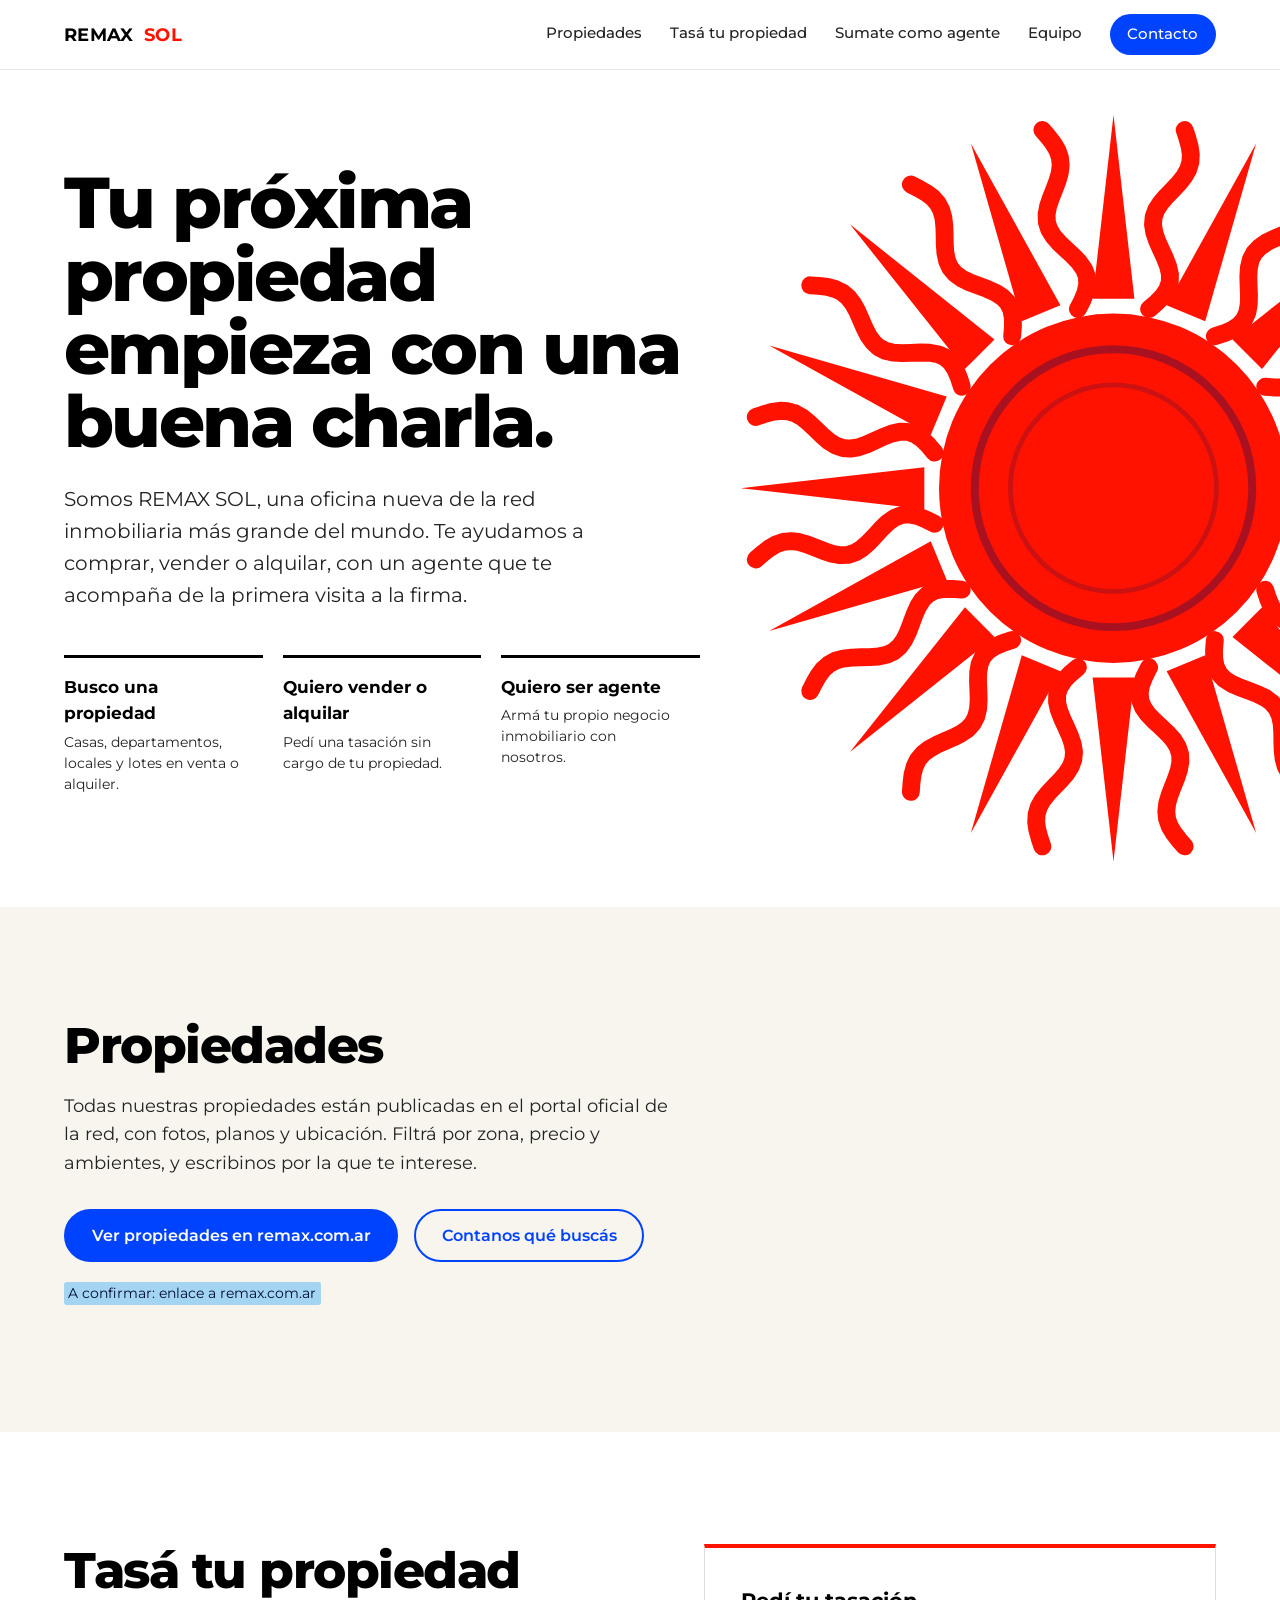
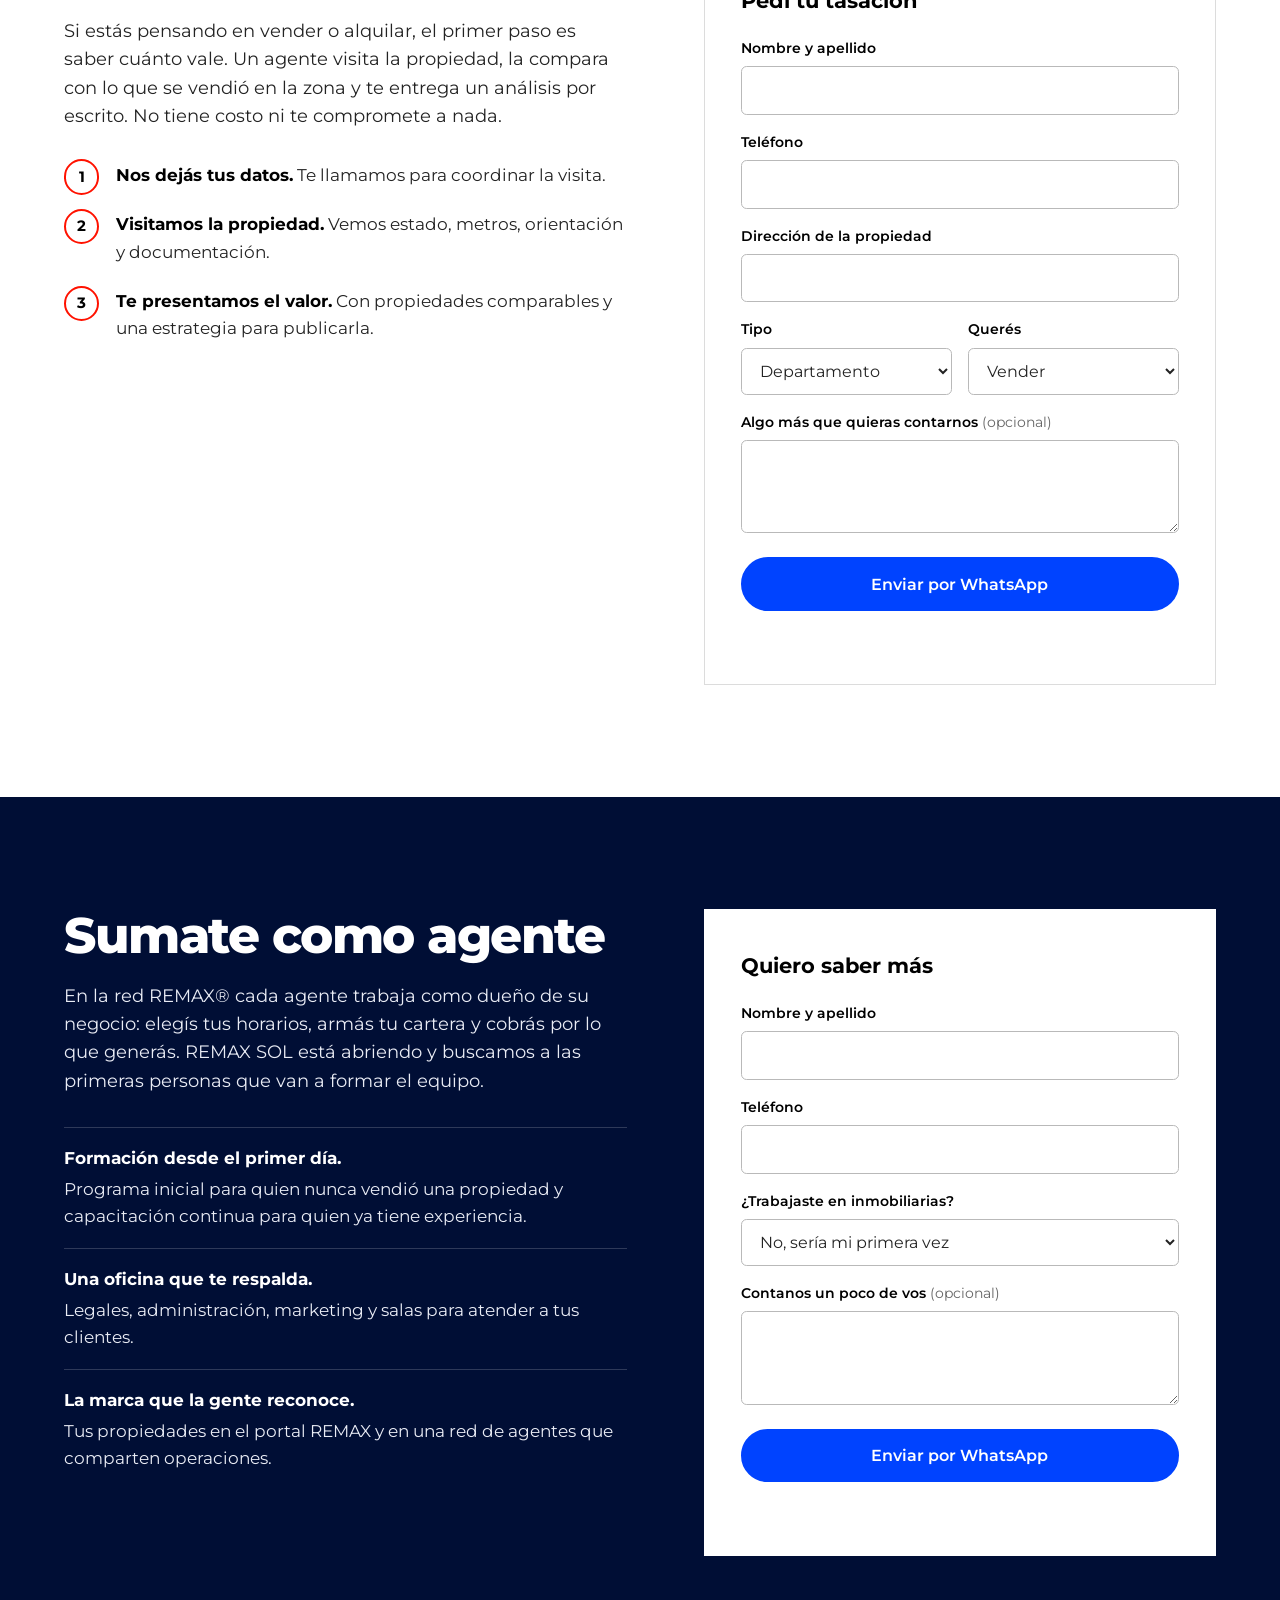
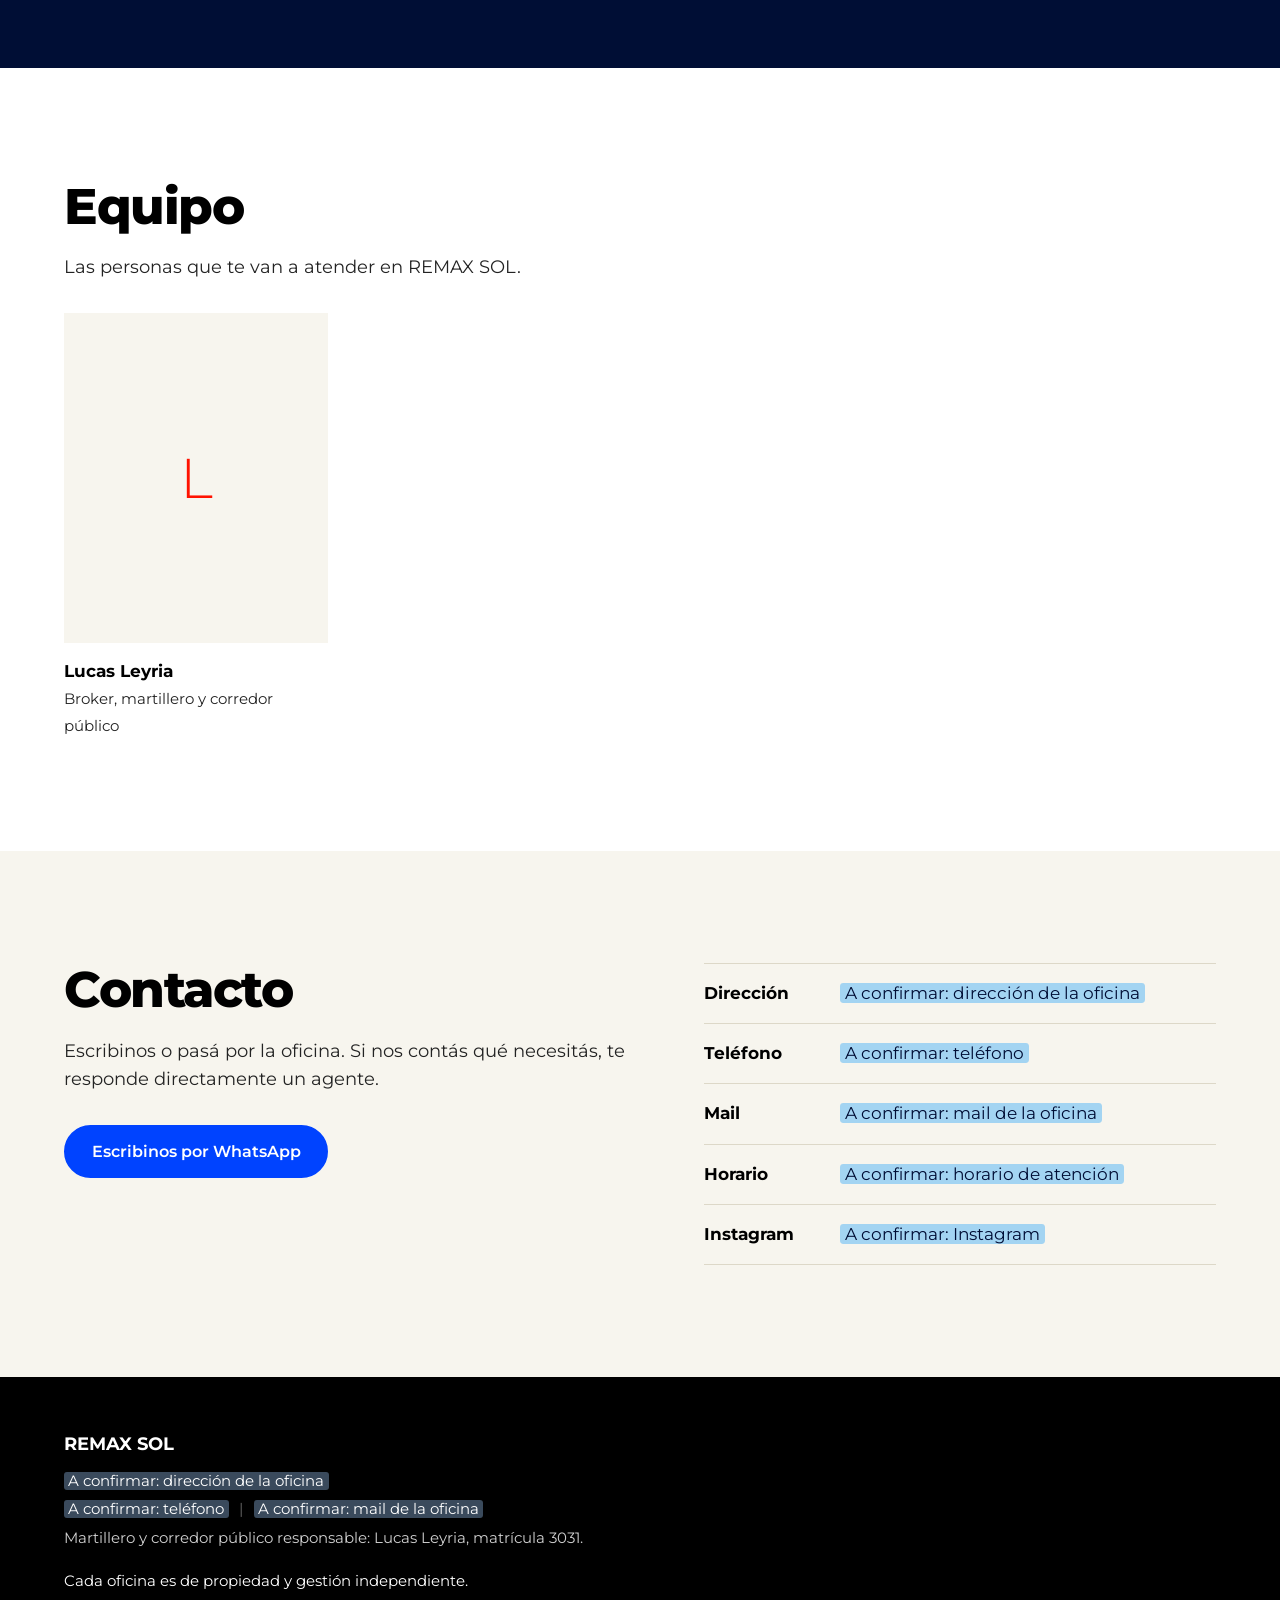
==== index.html @ 313162c6 "Primera versión de la web pública de REMAX SOL Portada, propiedades (enlace al portal REMAX), tasaci" ====
<!doctype html>
<html lang="es-AR">
<head>
<meta charset="utf-8">
<meta name="viewport" content="width=device-width, initial-scale=1">
<title>REMAX SOL · Comprá, vendé o alquilá tu propiedad</title>
<meta name="description" content="REMAX SOL, oficina inmobiliaria de la red REMAX. Te ayudamos a comprar, vender o alquilar, tasamos tu propiedad y te acompañamos hasta la firma.">
<link rel="icon" href="img/sol-icono.svg" type="image/svg+xml">
<link rel="preconnect" href="https://fonts.googleapis.com">
<link rel="preconnect" href="https://fonts.gstatic.com" crossorigin>
<link href="https://fonts.googleapis.com/css2?family=Montserrat:wght@300;400;500;600;700;800&display=swap" rel="stylesheet">
<link rel="stylesheet" href="estilos.css">
<script src="datos.js" defer></script>
<script src="app.js" defer></script>
</head>
<body>
<a class="saltar" href="#contenido">Ir al contenido</a>

<header class="barra">
  <a class="marca" href="#inicio" aria-label="REMAX SOL, inicio">REMAX <span>SOL</span></a>
  <button class="menu-boton" aria-expanded="false" aria-controls="menu">Menú</button>
  <nav id="menu" class="menu" aria-label="Principal">
    <a href="#propiedades">Propiedades</a>
    <a href="#tasacion">Tasá tu propiedad</a>
    <a href="#sumate">Sumate como agente</a>
    <a href="#equipo">Equipo</a>
    <a href="#contacto" class="menu-contacto">Contacto</a>
  </nav>
</header>

<main id="contenido">

  <section id="inicio" class="portada">
    <div class="portada-texto">
      <h1>Tu próxima propiedad empieza con una buena charla.</h1>
      <p class="bajada">Somos REMAX SOL, una oficina nueva de la red inmobiliaria más grande del mundo. Te ayudamos a comprar, vender o alquilar, con un agente que te acompaña de la primera visita a la firma.</p>
      <div class="puertas">
        <a class="puerta" href="#propiedades">
          <strong>Busco una propiedad</strong>
          <span>Casas, departamentos, locales y lotes en venta o alquiler.</span>
        </a>
        <a class="puerta" href="#tasacion">
          <strong>Quiero vender o alquilar</strong>
          <span>Pedí una tasación sin cargo de tu propiedad.</span>
        </a>
        <a class="puerta" href="#sumate">
          <strong>Quiero ser agente</strong>
          <span>Armá tu propio negocio inmobiliario con nosotros.</span>
        </a>
      </div>
    </div>
    <img class="sol" src="img/sol.svg" alt="" width="200" height="200">
  </section>

  <section id="propiedades" class="bloque propiedades">
    <div class="ancho">
      <h2>Propiedades</h2>
      <p class="intro">Todas nuestras propiedades están publicadas en el portal oficial de la red, con fotos, planos y ubicación. Filtrá por zona, precio y ambientes, y escribinos por la que te interese.</p>
      <div class="propiedades-acciones">
        <a class="boton" data-enlace="portalRemax" href="#" target="_blank" rel="noopener">Ver propiedades en remax.com.ar</a>
        <a class="boton boton-sec" data-whatsapp="Hola, estoy buscando una propiedad y quería hacer una consulta." href="#contacto">Contanos qué buscás</a>
      </div>
      <p class="nota" data-falta="portalRemax">Falta el enlace a la página de la oficina en remax.com.ar.</p>
    </div>
  </section>

  <section id="tasacion" class="bloque tasacion">
    <div class="ancho dos-columnas">
      <div>
        <h2>Tasá tu propiedad</h2>
        <p class="intro">Si estás pensando en vender o alquilar, el primer paso es saber cuánto vale. Un agente visita la propiedad, la compara con lo que se vendió en la zona y te entrega un análisis por escrito. No tiene costo ni te compromete a nada.</p>
        <ol class="pasos">
          <li><strong>Nos dejás tus datos.</strong> Te llamamos para coordinar la visita.</li>
          <li><strong>Visitamos la propiedad.</strong> Vemos estado, metros, orientación y documentación.</li>
          <li><strong>Te presentamos el valor.</strong> Con propiedades comparables y una estrategia para publicarla.</li>
        </ol>
      </div>
      <form class="formulario" data-formulario="tasacion" novalidate>
        <h3>Pedí tu tasación</h3>
        <label>Nombre y apellido<input name="nombre" autocomplete="name" required></label>
        <label>Teléfono<input name="telefono" type="tel" autocomplete="tel" required></label>
        <label>Dirección de la propiedad<input name="direccion" autocomplete="street-address" required></label>
        <div class="fila">
          <label>Tipo
            <select name="tipo">
              <option>Departamento</option><option>Casa</option><option>PH</option>
              <option>Local</option><option>Oficina</option><option>Lote</option><option>Otro</option>
            </select>
          </label>
          <label>Querés
            <select name="operacion"><option>Vender</option><option>Alquilar</option><option>Todavía no sé</option></select>
          </label>
        </div>
        <label>Algo más que quieras contarnos <span class="opcional">(opcional)</span><textarea name="comentario" rows="3"></textarea></label>
        <button class="boton" type="submit">Enviar por WhatsApp</button>
        <p class="aviso" role="status"></p>
      </form>
    </div>
  </section>

  <section id="sumate" class="bloque sumate">
    <div class="ancho dos-columnas">
      <div>
        <h2>Sumate como agente</h2>
        <p class="intro">En la red REMAX® cada agente trabaja como dueño de su negocio: elegís tus horarios, armás tu cartera y cobrás por lo que generás. REMAX SOL está abriendo y buscamos a las primeras personas que van a formar el equipo.</p>
        <ul class="beneficios">
          <li><strong>Formación desde el primer día.</strong> Programa inicial para quien nunca vendió una propiedad y capacitación continua para quien ya tiene experiencia.</li>
          <li><strong>Una oficina que te respalda.</strong> Legales, administración, marketing y salas para atender a tus clientes.</li>
          <li><strong>La marca que la gente reconoce.</strong> Tus propiedades en el portal REMAX y en una red de agentes que comparten operaciones.</li>
        </ul>
      </div>
      <form class="formulario" data-formulario="agente" novalidate>
        <h3>Quiero saber más</h3>
        <label>Nombre y apellido<input name="nombre" autocomplete="name" required></label>
        <label>Teléfono<input name="telefono" type="tel" autocomplete="tel" required></label>
        <label>¿Trabajaste en inmobiliarias?
          <select name="experiencia"><option>No, sería mi primera vez</option><option>Sí, menos de 2 años</option><option>Sí, más de 2 años</option></select>
        </label>
        <label>Contanos un poco de vos <span class="opcional">(opcional)</span><textarea name="comentario" rows="3"></textarea></label>
        <button class="boton" type="submit">Enviar por WhatsApp</button>
        <p class="aviso" role="status"></p>
      </form>
    </div>
  </section>

  <section id="equipo" class="bloque equipo">
    <div class="ancho">
      <h2>Equipo</h2>
      <p class="intro">Las personas que te van a atender en REMAX SOL.</p>
      <ul class="personas" data-equipo></ul>
    </div>
  </section>

  <section id="contacto" class="bloque contacto">
    <div class="ancho dos-columnas">
      <div>
        <h2>Contacto</h2>
        <p class="intro">Escribinos o pasá por la oficina. Si nos contás qué necesitás, te responde directamente un agente.</p>
        <a class="boton boton-claro" data-whatsapp="Hola, quería hacer una consulta." href="#">Escribinos por WhatsApp</a>
      </div>
      <dl class="datos">
        <div><dt>Dirección</dt><dd data-dato="direccion" data-enlace-dato="mapa"></dd></div>
        <div><dt>Teléfono</dt><dd data-dato="telefono"></dd></div>
        <div><dt>Mail</dt><dd data-dato="mail"></dd></div>
        <div><dt>Horario</dt><dd data-dato="horario"></dd></div>
        <div><dt>Instagram</dt><dd data-dato="instagram"></dd></div>
      </dl>
    </div>
  </section>

</main>

<footer class="pie">
  <div class="ancho">
    <p class="pie-marca">REMAX SOL</p>
    <p><span data-dato="direccion"></span></p>
    <p><span data-dato="telefono"></span> <span class="sep" aria-hidden="true">|</span> <span data-dato="mail"></span></p>
    <p>Martillero y corredor público responsable: <span data-dato="martillero"></span>, matrícula <span data-dato="matricula"></span>.</p>
    <p class="leyenda">Cada oficina es de propiedad y gestión independiente.</p>
  </div>
</footer>
</body>
</html>
---- estilos.css ----
/* REMAX SOL, web pública.
   Paleta y tipografía del manual de marca REMAX (ver MARCA.md en intranet-sol). */
:root {
  --rojo: #ff1200;
  --azul: #0043ff;
  --crema: #f7f5ee;
  --negro: #000;
  --carbon: #232323;
  --blanco: #fff;
  --rojo-puente: #aa1120;
  --azul-puente: #0c2749;
  --azul-oscuro: #000e35;
  --celeste: #a3d4f2;

  --letra: "Montserrat", Arial, sans-serif;
  --ancho: 72rem;
  --margen: clamp(1.25rem, 5vw, 3rem);
}

*, *::before, *::after { box-sizing: border-box; }
html { scroll-behavior: smooth; scroll-padding-top: 4.5rem; }
body {
  margin: 0;
  font-family: var(--letra);
  font-size: 1.0625rem;
  line-height: 1.6;
  color: var(--carbon);
  background: var(--blanco);
  -webkit-font-smoothing: antialiased;
}
img { max-width: 100%; display: block; }
a { color: var(--azul); }
:focus-visible { outline: 3px solid var(--azul); outline-offset: 3px; }

.saltar {
  position: absolute; left: 1rem; top: -3rem; z-index: 20;
  background: var(--azul); color: var(--blanco); padding: .5rem 1rem; font-weight: 600;
}
.saltar:focus { top: 1rem; }

/* ---------- barra ---------- */
.barra {
  position: sticky; top: 0; z-index: 10;
  display: flex; align-items: center; justify-content: space-between; gap: 1rem;
  padding: .9rem var(--margen);
  padding-inline: max(var(--margen), calc((100% - var(--ancho)) / 2));
  background: rgba(255,255,255,.96);
  border-bottom: 1px solid #e6e6e6;
}
.marca {
  font-weight: 700; font-size: 1.15rem; letter-spacing: .02em;
  color: var(--negro); text-decoration: none;
}
.marca span { color: var(--rojo); margin-left: .25em; }
.menu { display: flex; gap: 1.75rem; align-items: center; }
.menu a {
  color: var(--carbon); text-decoration: none; font-weight: 500; font-size: .95rem;
  padding: .25rem 0; border-bottom: 2px solid transparent;
}
.menu a:hover { border-bottom-color: var(--rojo); }
.menu .menu-contacto {
  background: var(--azul); color: var(--blanco); padding: .5rem 1.1rem; border: 0; border-radius: 2rem;
}
.menu .menu-contacto:hover { background: var(--azul-puente); }
.menu-boton { display: none; }

/* ---------- portada ---------- */
.portada {
  position: relative; overflow: hidden;
  min-height: min(88vh, 52rem);
  display: flex; align-items: center;
  padding: clamp(3rem, 8vw, 6rem) var(--margen);
  padding-left: max(var(--margen), calc((100% - var(--ancho)) / 2));
}
.portada-texto { position: relative; z-index: 1; max-width: 41rem; }
.portada h1 {
  margin: 0 0 1.5rem;
  font-size: clamp(2.5rem, 5.6vw, 4.6rem);
  line-height: 1.02;
  font-weight: 800;
  letter-spacing: -.035em;
  color: var(--negro);
}
.bajada { font-size: clamp(1.05rem, 1.6vw, 1.25rem); font-weight: 400; max-width: 36rem; margin: 0 0 2.75rem; }

/* El sol: grande, cortado por el borde derecho, separado del nombre. */
.sol {
  position: absolute;
  width: clamp(26rem, 62vw, 56rem); height: auto;
  right: clamp(-28rem, -18vw, -8rem);
  top: 50%;
  transform: translateY(-50%);
  animation: amanecer 2.4s cubic-bezier(.2,.7,.2,1) both;
}
@keyframes amanecer {
  from { opacity: 0; transform: translateY(-38%) rotate(-24deg); }
  to   { opacity: 1; transform: translateY(-50%) rotate(0); }
}

.puertas { display: grid; grid-template-columns: repeat(3, 1fr); gap: 0; max-width: 44rem; }
.puerta {
  display: block; text-decoration: none; color: var(--carbon);
  padding: 1rem 1.25rem 1rem 0; margin-right: 1.25rem;
  border-top: 3px solid var(--negro);
}
.puerta strong { display: block; color: var(--negro); font-weight: 700; font-size: 1.05rem; margin-bottom: .3rem; }
.puerta span { font-size: .9rem; line-height: 1.45; display: block; }
.puerta:hover { border-top-color: var(--azul); }
.puerta:hover strong { color: var(--azul); }

/* ---------- bloques ---------- */
.bloque { padding: clamp(4rem, 9vw, 7rem) var(--margen); }
.ancho { max-width: var(--ancho); margin: 0 auto; }
.dos-columnas { display: grid; grid-template-columns: 1.1fr 1fr; gap: clamp(2.5rem, 6vw, 5.5rem); align-items: start; }
h2 {
  margin: 0 0 1.25rem;
  font-size: clamp(2rem, 4vw, 3.1rem);
  line-height: 1.08; font-weight: 800; letter-spacing: -.03em; color: var(--negro);
}
h3 { margin: 0 0 1.25rem; font-size: 1.3rem; font-weight: 700; color: var(--negro); }
.intro { max-width: 38rem; margin: 0 0 2rem; font-size: 1.1rem; }

.boton {
  display: inline-block; cursor: pointer;
  font: 600 1rem/1.2 var(--letra);
  padding: .95rem 1.6rem; border-radius: 2rem; border: 2px solid var(--azul);
  background: var(--azul); color: var(--blanco); text-decoration: none;
}
.boton:hover { background: var(--azul-puente); border-color: var(--azul-puente); }
.boton-sec { background: transparent; color: var(--azul); }
.boton-sec:hover { background: var(--azul); color: var(--blanco); border-color: var(--azul); }
.boton-claro { background: var(--blanco); color: var(--azul-oscuro); border-color: var(--blanco); }
.boton-claro:hover { background: var(--crema); border-color: var(--crema); }

/* Datos que faltan cargar en datos.js */
.pendiente { background: var(--celeste); color: var(--azul-oscuro); padding: 0 .3em; border-radius: .2em; font-style: normal; }
.nota { font-size: .9rem; margin-top: 1.25rem; }
.nota .pendiente, .nota.pendiente { display: inline-block; }

/* propiedades */
.propiedades { background: var(--crema); }
.propiedades-acciones { display: flex; flex-wrap: wrap; gap: 1rem; }

/* tasación */
.pasos { list-style: none; counter-reset: paso; padding: 0; margin: 0; max-width: 36rem; }
.pasos li {
  counter-increment: paso; position: relative;
  padding: 0 0 1.4rem 3.25rem;
}
.pasos li::before {
  content: counter(paso);
  position: absolute; left: 0; top: -.15rem;
  width: 2.2rem; height: 2.2rem; border-radius: 50%;
  display: grid; place-items: center;
  border: 2px solid var(--rojo); color: var(--negro); font-weight: 700; font-size: .95rem;
}
.pasos strong { color: var(--negro); }

/* formularios */
.formulario {
  background: var(--blanco);
  border: 1px solid #dcdcdc; border-top: 4px solid var(--rojo);
  padding: clamp(1.5rem, 3vw, 2.25rem);
}
.formulario label { display: block; font-weight: 600; font-size: .9rem; color: var(--negro); margin-bottom: 1rem; }
.formulario input, .formulario select, .formulario textarea {
  display: block; width: 100%; margin-top: .4rem;
  font: 400 1rem/1.4 var(--letra); color: var(--carbon);
  padding: .75rem .85rem; border: 1px solid #b9b9b9; border-radius: .35rem; background: var(--blanco);
}
.formulario input:focus, .formulario select:focus, .formulario textarea:focus { outline: 2px solid var(--azul); outline-offset: 0; border-color: var(--azul); }
.formulario [aria-invalid="true"] { border-color: var(--rojo-puente); }
.formulario .fila { display: grid; grid-template-columns: 1fr 1fr; gap: 1rem; }
.opcional { font-weight: 400; color: #666; }
.formulario .boton { width: 100%; margin-top: .5rem; }
.aviso { min-height: 1.4em; margin: 1rem 0 0; font-size: .92rem; }
.aviso.error { color: var(--rojo-puente); font-weight: 600; }

/* sumate */
.sumate { background: var(--azul-oscuro); color: #e9ecf5; }
.sumate h2 { color: var(--blanco); }
.sumate .formulario { color: var(--carbon); border-top-color: var(--rojo); border-color: transparent; }
.beneficios { list-style: none; padding: 0; margin: 0; max-width: 38rem; }
.beneficios li { padding: 1.1rem 0; border-top: 1px solid rgba(255,255,255,.18); }
.beneficios strong { display: block; color: var(--blanco); margin-bottom: .2rem; }

/* equipo */
.personas { list-style: none; padding: 0; margin: 0; display: grid; grid-template-columns: repeat(auto-fill, minmax(13rem, 1fr)); gap: 2.5rem 2rem; }
.persona-foto {
  aspect-ratio: 4 / 5; width: 100%; object-fit: cover; background: var(--crema); margin-bottom: .9rem;
}
.persona-inicial {
  aspect-ratio: 4 / 5; width: 100%; margin-bottom: .9rem;
  display: grid; place-items: center;
  background: var(--crema); color: var(--rojo); font-size: 3.5rem; font-weight: 300;
}
.persona strong { display: block; color: var(--negro); font-size: 1.05rem; }
.persona span { font-size: .92rem; }

/* contacto */
.contacto { background: var(--crema); }
.contacto .boton-claro { background: var(--azul); color: var(--blanco); border-color: var(--azul); }
.contacto .boton-claro:hover { background: var(--azul-puente); border-color: var(--azul-puente); }
.datos { margin: 0; }
.datos div { display: grid; grid-template-columns: 7.5rem 1fr; gap: 1rem; padding: 1rem 0; border-bottom: 1px solid #ddd8c8; }
.datos div:first-child { border-top: 1px solid #ddd8c8; }
.datos dt { font-weight: 700; color: var(--negro); }
.datos dd { margin: 0; }

/* pie */
.pie { background: var(--negro); color: #cfcfcf; padding: 3rem var(--margen); font-size: .92rem; }
.pie p { margin: .3rem 0; }
.pie-marca { color: var(--blanco); font-weight: 700; font-size: 1.1rem; margin-bottom: .75rem !important; }
.pie .pendiente { background: #3a4a5c; color: var(--blanco); }
.sep { color: #666; margin: 0 .4rem; }
.leyenda { margin-top: 1.25rem !important; color: var(--blanco); }

/* ---------- celular ---------- */
@media (max-width: 860px) {
  .menu-boton {
    display: block; font: 600 .95rem var(--letra); color: var(--negro);
    background: none; border: 2px solid var(--negro); border-radius: 2rem; padding: .4rem 1rem; cursor: pointer;
  }
  .menu {
    display: none; position: absolute; top: 100%; left: 0; right: 0;
    flex-direction: column; align-items: stretch; gap: 0;
    background: var(--blanco); border-bottom: 1px solid #e6e6e6; padding: .5rem var(--margen) 1.25rem;
  }
  .menu.abierto { display: flex; }
  .menu a { padding: .8rem 0; border-bottom: 1px solid #eee; }
  .menu .menu-contacto { text-align: center; margin-top: 1rem; }
  .dos-columnas { grid-template-columns: 1fr; }
  .puertas { grid-template-columns: 1fr; }
  .puerta { margin-right: 0; padding-right: 0; }
  .portada { align-items: flex-start; min-height: 0; }
  .sol { width: 19rem; right: -8rem; top: .5rem; transform: none; opacity: .9; animation-name: amanecer-cel; }
  @keyframes amanecer-cel { from { opacity: 0; transform: rotate(-24deg); } to { opacity: .9; transform: rotate(0); } }
  .portada-texto { padding-top: 13rem; }
}
@media (max-width: 480px) {
  .formulario .fila { grid-template-columns: 1fr; gap: 0; }
  .datos div { grid-template-columns: 1fr; gap: .2rem; }
}

@media (prefers-reduced-motion: reduce) {
  html { scroll-behavior: auto; }
  .sol { animation: none; }
}
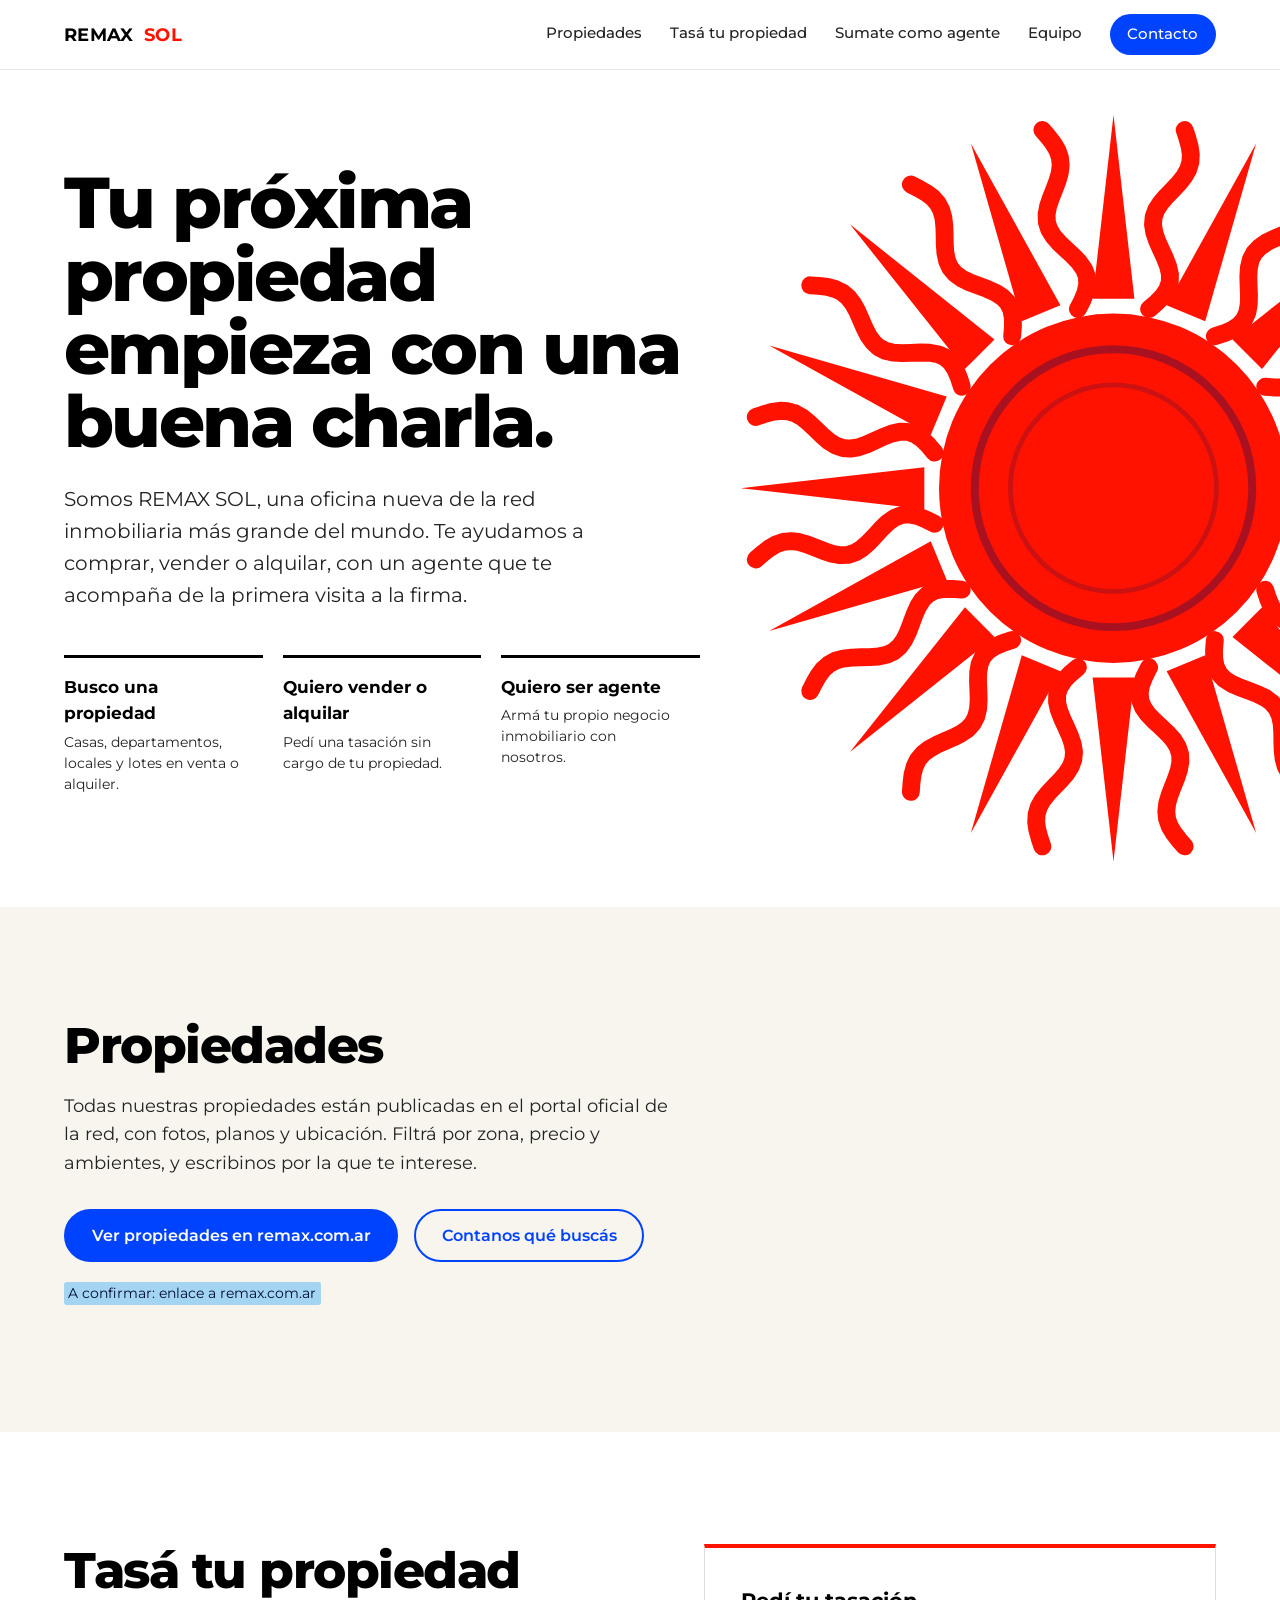
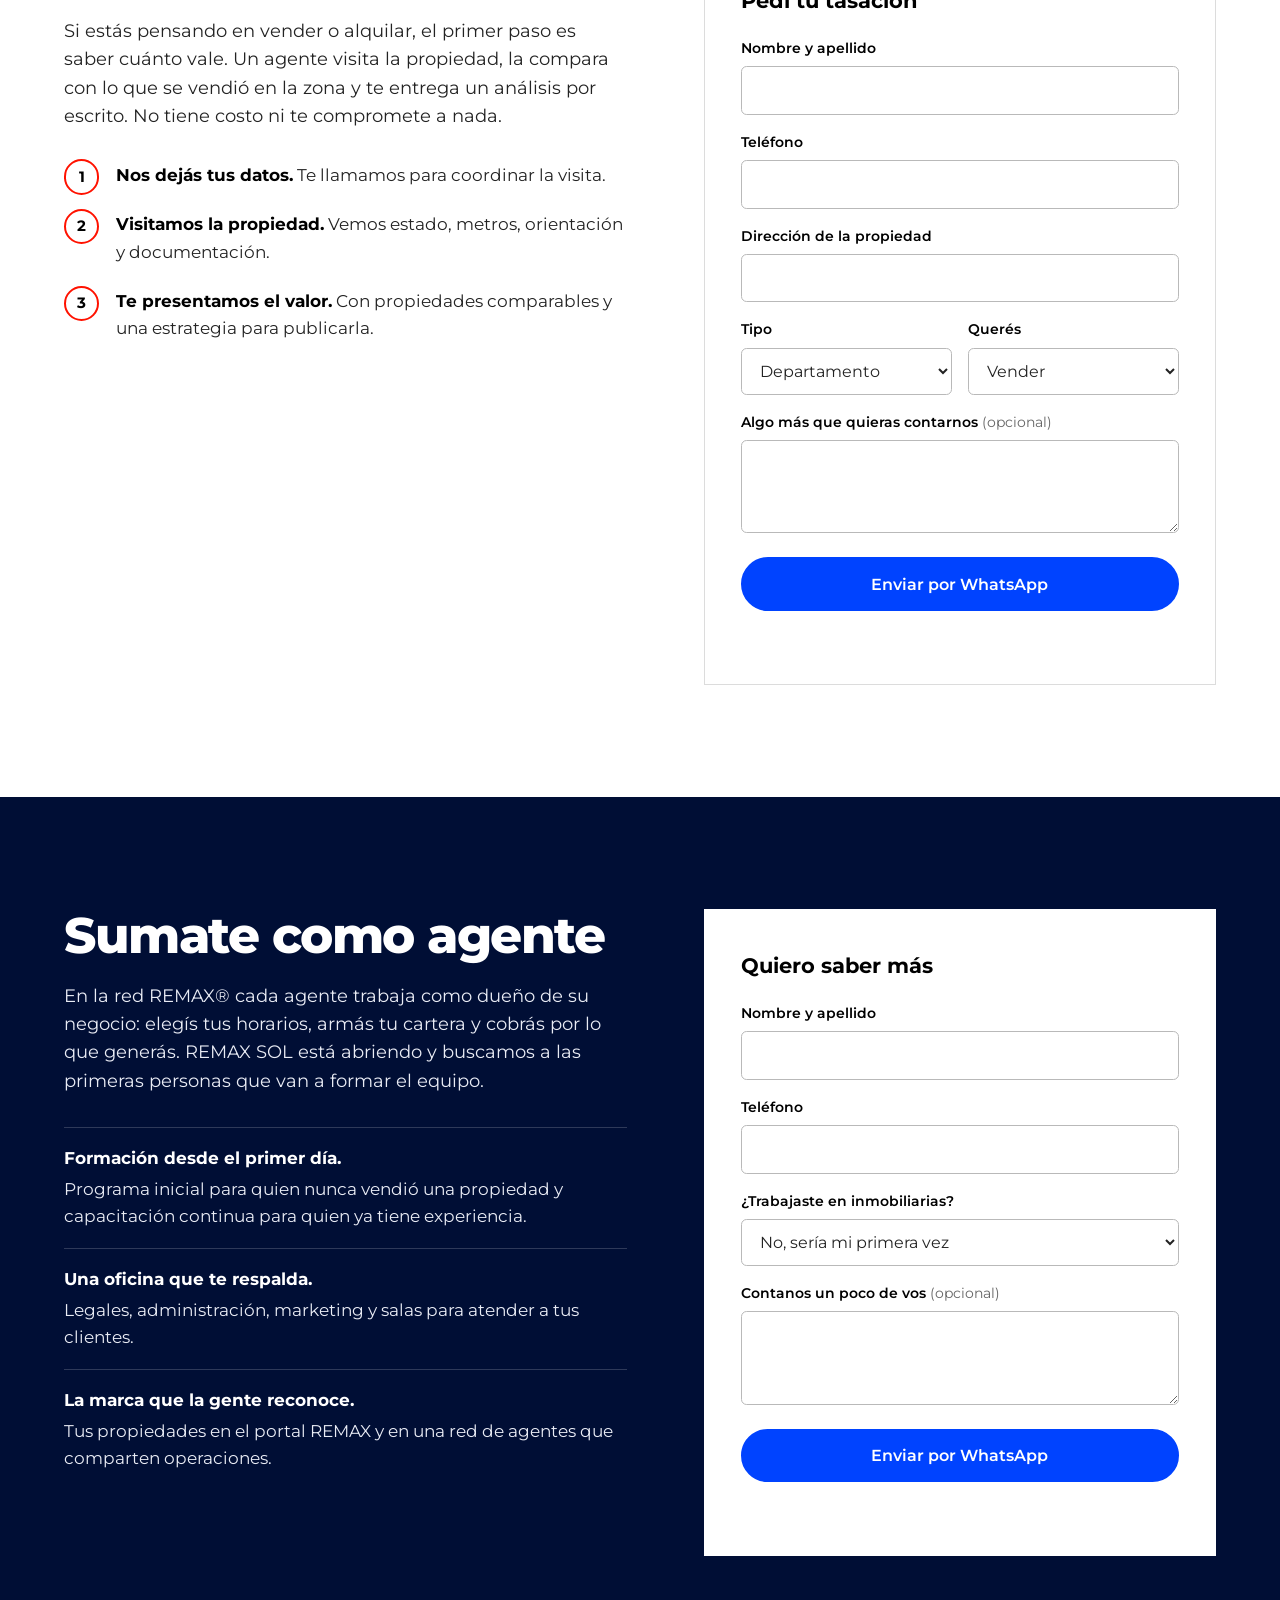
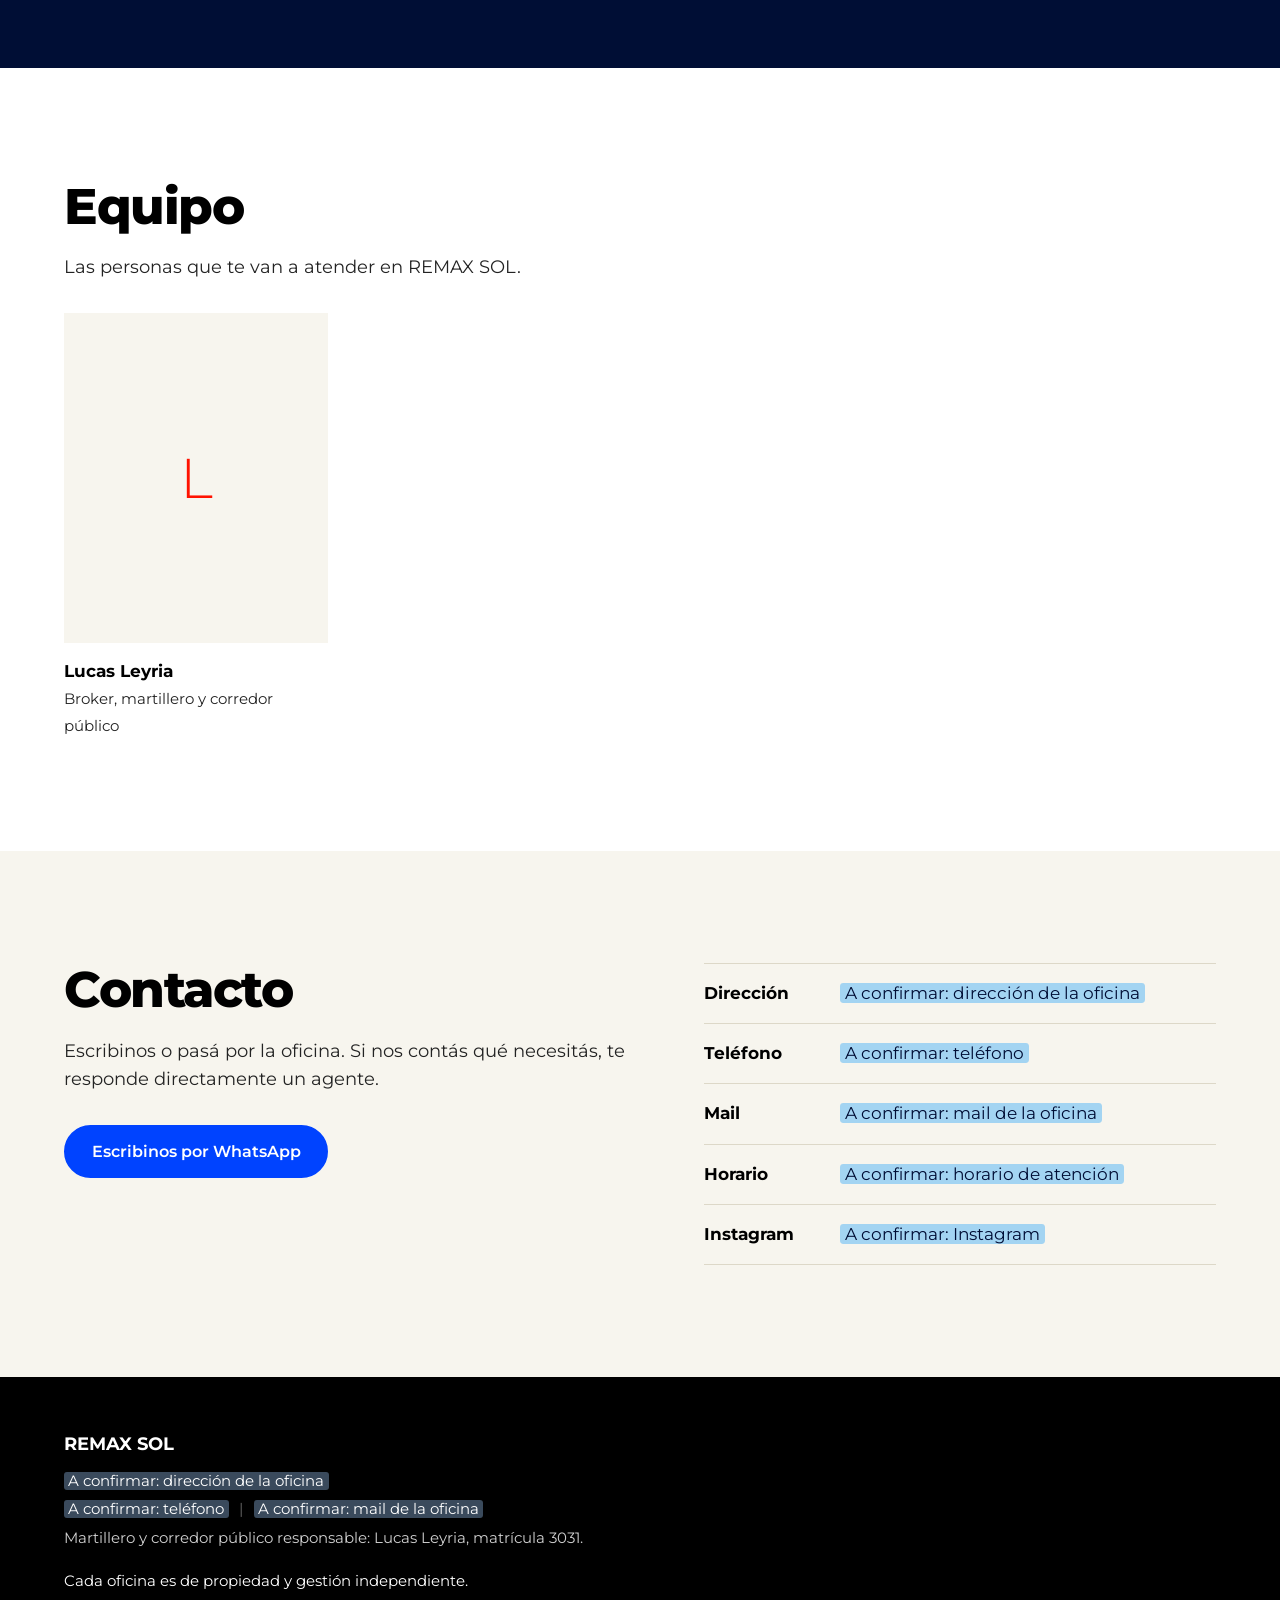
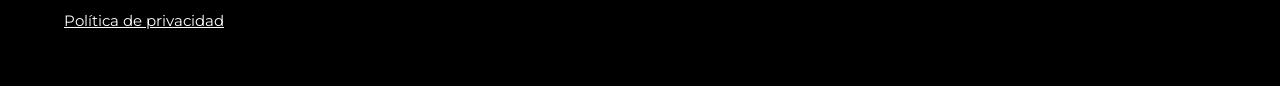
==== commit ad413c9c: "Agregar la política de privacidad del sitio y la intranet Página /privacidad, enlazada desde el pie " ====
--- a/index.html
+++ b/index.html
@@ -157,6 +157,7 @@
     <p><span data-dato="telefono"></span> <span class="sep" aria-hidden="true">|</span> <span data-dato="mail"></span></p>
     <p>Martillero y corredor público responsable: <span data-dato="martillero"></span>, matrícula <span data-dato="matricula"></span>.</p>
     <p class="leyenda">Cada oficina es de propiedad y gestión independiente.</p>
+    <p class="pie-enlaces"><a href="/privacidad">Política de privacidad</a></p>
   </div>
 </footer>
 </body>
--- a/estilos.css
+++ b/estilos.css
@@ -215,6 +215,17 @@
 .sep { color: #666; margin: 0 .4rem; }
 .leyenda { margin-top: 1.25rem !important; color: var(--blanco); }
 
+/* política de privacidad */
+.legal h1 {
+  margin: 0 0 1.25rem;
+  font-size: clamp(2.1rem, 4.5vw, 3.2rem);
+  line-height: 1.08; font-weight: 800; letter-spacing: -.03em; color: var(--negro);
+}
+.legal h2 { font-size: 1.35rem; letter-spacing: -.01em; margin: 2.5rem 0 .75rem; }
+.legal p { max-width: 42rem; }
+.pie-enlaces { margin-top: 1rem !important; }
+.pie-enlaces a { color: var(--blanco); }
+
 /* ---------- celular ---------- */
 @media (max-width: 860px) {
   .menu-boton {
@@ -227,6 +238,11 @@
     background: var(--blanco); border-bottom: 1px solid #e6e6e6; padding: .5rem var(--margen) 1.25rem;
   }
   .menu.abierto { display: flex; }
+  .menu.menu-simple {
+    display: flex; position: static; flex-direction: row;
+    background: none; border: 0; padding: 0;
+  }
+  .menu.menu-simple a { border-bottom: 0; padding: .25rem 0; }
   .menu a { padding: .8rem 0; border-bottom: 1px solid #eee; }
   .menu .menu-contacto { text-align: center; margin-top: 1rem; }
   .dos-columnas { grid-template-columns: 1fr; }
